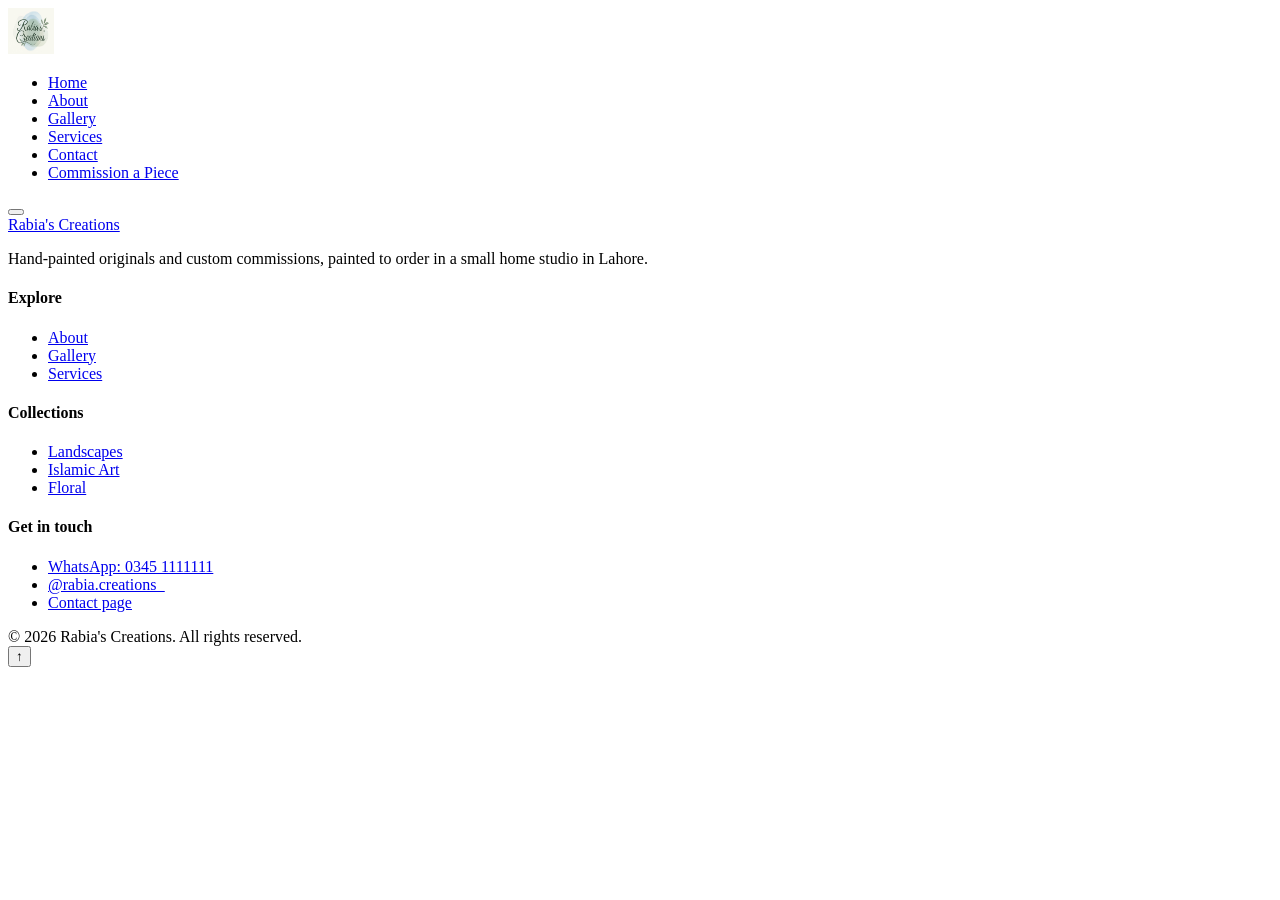
==== index.html @ f46d4b59 "homepage with global header, nav and footer" ====
<!DOCTYPE html>
<html lang="en">

<head>
    <meta charset="UTF-8">
    <meta name="viewport" content="width=device-width, initial-scale=1.0">
    <title>Rabia's Creations — Hand-Painted Original Art</title>
    <meta name="description" content="Hand-painted original canvases and custom commissions by Rabia — landscapes, Islamic art, florals, custom name art, and more.">
    <meta name="theme-color" content="#3F5B4E">
    <meta property="og:title" content="Rabia's Creations — Hand-Painted Original Art">
    <meta property="og:description" content="Hand-painted original canvases and custom commissions — landscapes, Islamic art, florals, custom name art, and more.">
    <meta property="og:image" content="images/couple.jpg">
    <meta property="og:type" content="website">
    <link rel="icon" href="images/logo.png">
    <link rel="preconnect" href="https://fonts.googleapis.com">
    <link rel="preconnect" href="https://fonts.gstatic.com" crossorigin>
    <link rel="stylesheet" href="css/style.css">
</head>

<body>

    <header class="site-header">
        <div class="wrap">
            <a href="index.html" class="brand">
                <img src="images/LOGO.jpeg" alt="Rabia's Creations logo" width="46" height="46">
            </a>
            <nav class="main-nav" id="main-nav" aria-label="Main">
                <ul>
                    <li><a href="index.html" aria-current="page">Home</a></li>
                    <li><a href="about.html">About</a></li>
                    <li><a href="gallery.html">Gallery</a></li>
                    <li><a href="services.html">Services</a></li>
                    <li><a href="contact.html">Contact</a></li>
                    <li><a href="contact.html" class="nav-cta">Commission a Piece</a></li>
                </ul>
            </nav>
            <button class="hamburger" aria-label="Toggle navigation menu" aria-expanded="false" aria-controls="main-nav">
      <span></span><span></span><span></span>
    </button>
        </div>
    </header>

    <noscript><p style="text-align:center;padding:12px;background:#F5E7E1;font-size:.9rem;">Some interactive features (gallery filters, lightbox, carousel) require JavaScript to work.</p></noscript>

    <main>

    </main>

    <footer class="site-footer">
        <div class="wrap">
            <div class="footer-grid">
                <div class="footer-brand">
                    <a href="index.html" class="brand-text">Rabia's Creations</a>
                    <p class="mt-14">Hand-painted originals and custom commissions, painted to order in a small home studio in Lahore.</p>
                </div>
                <div>
                    <h4>Explore</h4>
                    <ul>
                        <li><a href="about.html">About</a></li>
                        <li><a href="gallery.html">Gallery</a></li>
                        <li><a href="services.html">Services</a></li>
                    </ul>
                </div>
                <div>
                    <h4>Collections</h4>
                    <ul>
                        <li><a href="gallery.html?category=landscape">Landscapes</a></li>
                        <li><a href="gallery.html?category=islamic">Islamic Art</a></li>
                        <li><a href="gallery.html?category=floral">Floral</a></li>
                    </ul>
                </div>
                <div>
                    <h4>Get in touch</h4>
                    <ul>
                        <li><a href="https://wa.me/923451111111" target="_blank" rel="noopener noreferrer">WhatsApp: 0345 1111111</a></li>
                        <li><a href="https://instagram.com/rabia.creations_" target="_blank" rel="noopener noreferrer">@rabia.creations_</a></li>
                        <li><a href="contact.html">Contact page</a></li>
                    </ul>
                </div>
            </div>
            <div class="footer-bottom">
                <span>&copy; <span id="year"></span> Rabia's Creations. All rights reserved.</span>

            </div>
        </div>
    </footer>

    <button class="back-to-top" aria-label="Back to top">&#8593;</button>

    <script src="js/nav.js"></script>
    <script src="js/carousel.js"></script>
    <script>
        document.getElementById('year').textContent = new Date().getFullYear();
    </script>
</body>

</html>
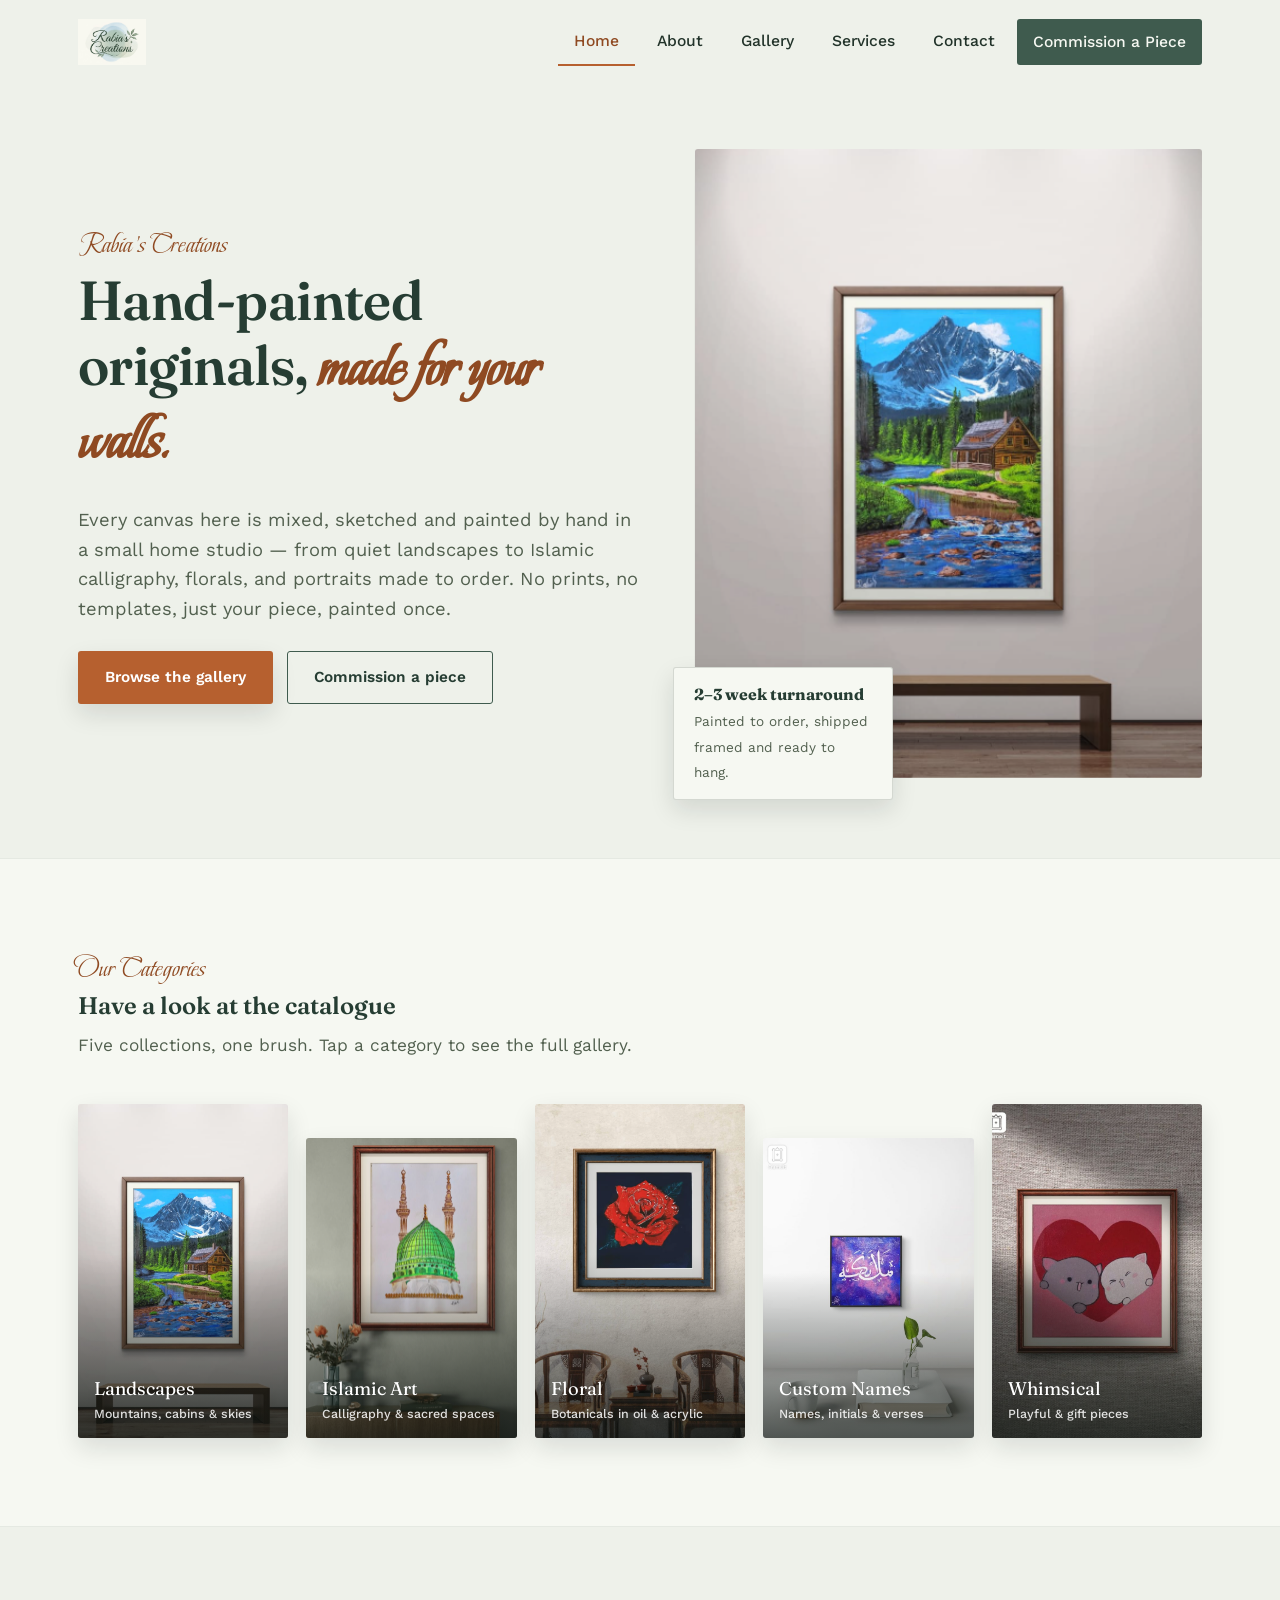
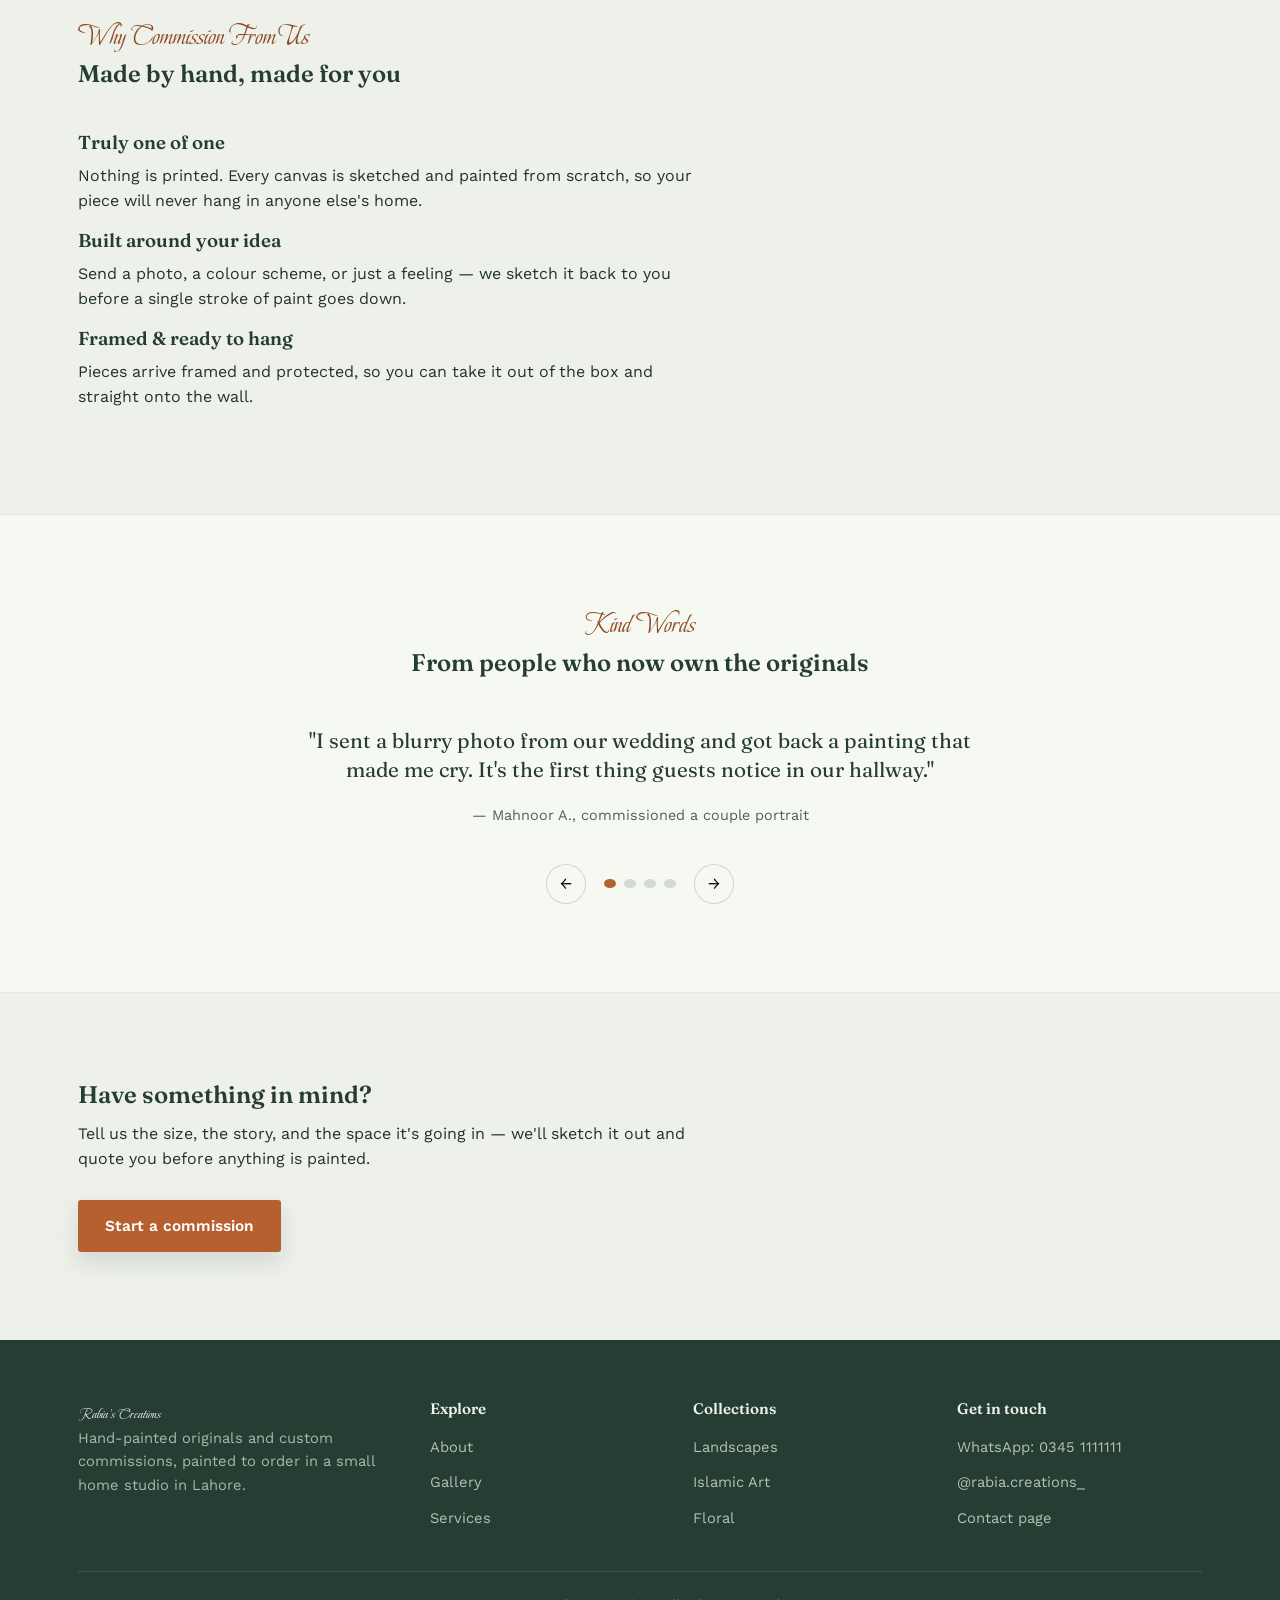
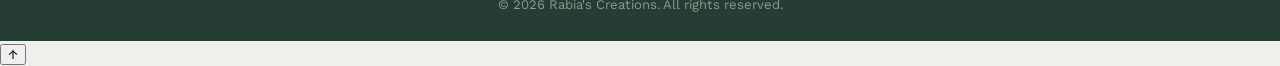
==== commit bf21faf1: "Completed home page" ====
--- a/index.html
+++ b/index.html
@@ -43,6 +43,132 @@
     <noscript><p style="text-align:center;padding:12px;background:#F5E7E1;font-size:.9rem;">Some interactive features (gallery filters, lightbox, carousel) require JavaScript to work.</p></noscript>
 
     <main>
+        <!-- HERO -->
+        <section class="hero">
+            <div class="wrap">
+                <div class="hero-copy">
+                    <span class="kicker">Rabia's Creations</span>
+                    <h1>Hand-painted originals, <span class="script">made for your walls.</span></h1>
+                    <p class="hero-lede">Every canvas here is mixed, sketched and painted by hand in a small home studio — from quiet landscapes to Islamic calligraphy, florals, and portraits made to order. No prints, no templates, just your piece, painted once.</p>
+                    <div class="btn-row">
+                        <a href="gallery.html" class="btn btn-primary">Browse the gallery</a>
+                        <a href="services.html" class="btn btn-outline">Commission a piece</a>
+                    </div>
+                </div>
+                <div class="hero-figure">
+                    <div class="hero-frame">
+                        <img src="images/landscape.png" alt="Framed hand-painted sunset silhouette artwork hanging on a wall" width="560" height="700" fetchpriority="high">
+                    </div>
+                    <div class="hero-tag">
+                        <strong>2–3 week turnaround</strong>
+                        <span>Painted to order, shipped framed and ready to hang.</span>
+                    </div>
+                </div>
+            </div>
+        </section>
+        <section class="section section--muted">
+            <div class="wrap">
+                <div class="section-head reveal">
+                    <span class="kicker kicker--sm">Our Categories</span>
+                    <h2>Have a look at the catalogue</h2>
+                    <p>Five collections, one brush. Tap a category to see the full gallery.</p>
+                </div>
+                <div class="wall-grid reveal">
+                    <a class="wall-card" href="gallery.html?category=landscape">
+                        <img src="images/landscape.png" alt="Landscape painting of a cabin by a mountain stream" width="400" height="500" loading="lazy">
+                        <span class="label">Landscapes<small>Mountains, cabins &amp; skies</small></span>
+                    </a>
+                    <a class="wall-card" href="gallery.html?category=islamic">
+                        <img src="images/islamic.png" alt="Painting of a green-domed mosque" width="400" height="500" loading="lazy">
+                        <span class="label">Islamic Art<small>Calligraphy &amp; sacred spaces</small></span>
+                    </a>
+                    <a class="wall-card" href="gallery.html?category=floral">
+                        <img src="images/flower.png" alt="Floral painting close-up" width="400" height="500" loading="lazy">
+                        <span class="label">Floral<small>Botanicals in oil &amp; acrylic</small></span>
+                    </a>
+                    <a class="wall-card" href="gallery.html?category=names">
+                        <img src="images/names.jpg" alt="Custom Arabic name calligraphy painting on a galaxy background" width="400" height="500" loading="lazy">
+                        <span class="label">Custom Names<small>Names, initials &amp; verses</small></span>
+                    </a>
+                    <a class="wall-card" href="gallery.html?category=whimsical">
+                        <img src="images/bear.jpg" alt="Whimsical painting of two cartoon characters inside a heart" width="400" height="500" loading="lazy">
+                        <span class="label">Whimsical<small>Playful &amp; gift pieces</small></span>
+                    </a>
+                </div>
+            </div>
+        </section>
+        <!-- WHY COMMISSION -->
+        <section class="section">
+            <div class="wrap">
+                <div class="section-head reveal">
+                    <span class="kicker kicker--sm">Why Commission From Us</span>
+                    <h2>Made by hand, made for you</h2>
+                </div>
+                <div class="card-grid">
+                    <div class="pkg-card reveal">
+                        <h3>Truly one of one</h3>
+                        <p>Nothing is printed. Every canvas is sketched and painted from scratch, so your piece will never hang in anyone else's home.</p>
+                    </div>
+                    <div class="pkg-card reveal">
+                        <h3>Built around your idea</h3>
+                        <p>Send a photo, a colour scheme, or just a feeling — we sketch it back to you before a single stroke of paint goes down.</p>
+                    </div>
+                    <div class="pkg-card reveal">
+                        <h3>Framed &amp; ready to hang</h3>
+                        <p>Pieces arrive framed and protected, so you can take it out of the box and straight onto the wall.</p>
+                    </div>
+                </div>
+            </div>
+        </section>
+
+        <!-- TESTIMONIALS -->
+        <section class="section section--muted">
+            <div class="wrap">
+                <div class="section-head center reveal">
+                    <span class="kicker kicker--sm">Kind Words</span>
+                    <h2>From people who now own the originals</h2>
+                </div>
+                <div class="carousel reveal" data-carousel tabindex="0">
+                    <div class="carousel-track">
+                        <div class="carousel-slides">
+                            <div class="slide">
+                                <blockquote>"I sent a blurry photo from our wedding and got back a painting that made me cry. It's the first thing guests notice in our hallway."</blockquote>
+                                <cite>— Mahnoor A., commissioned a couple portrait</cite>
+                            </div>
+                            <div class="slide">
+                                <blockquote>"The Ayat-al-Kursi piece she painted for my parents' anniversary was even more detailed than the reference photo I sent her."</blockquote>
+                                <cite>— Bilal S., commissioned Islamic calligraphy</cite>
+                            </div>
+                            <div class="slide">
+                                <blockquote>"Fast replies, fair pricing, and she kept sending progress photos so I never felt like I was waiting in the dark."</blockquote>
+                                <cite>— Hira K., commissioned a name painting</cite>
+                            </div>
+                            <div class="slide">
+                                <blockquote>"My mountain cabin painting looks better in person than the reference photo did. Already planning my second order."</blockquote>
+                                <cite>— Usman R., commissioned a landscape</cite>
+                            </div>
+                        </div>
+                    </div>
+                    <div class="carousel-controls">
+                        <button class="carousel-btn carousel-prev" aria-label="Previous testimonial">&#8592;</button>
+                        <div class="carousel-dots"></div>
+                        <button class="carousel-btn carousel-next" aria-label="Next testimonial">&#8594;</button>
+                    </div>
+                </div>
+            </div>
+        </section>
+
+        <!-- CTA -->
+        <section class="section">
+            <div class="wrap text-center-narrow reveal">
+                <h2>Have something in mind?</h2>
+                <p class="mb-0-auto-8">Tell us the size, the story, and the space it's going in — we'll sketch it out and quote you before anything is painted.</p>
+                <div class="btn-row btn-row--center">
+                    <a href="contact.html" class="btn btn-primary">Start a commission</a>
+                </div>
+            </div>
+        </section>
+
 
     </main>
 
--- a/css/style.css
+++ b/css/style.css
@@ -0,0 +1,613 @@
+/* ---------- 1. Fonts ---------- */
+
+@import url('https://fonts.googleapis.com/css2?family=Fraunces:opsz,wght@9..144,400;9..144,500;9..144,600;9..144,700&family=Work+Sans:wght@400;500;600&family=Beau+Rivage&display=swap');
+
+/* ---------- 2. Design tokens ---------- */
+
+:root {
+    /* Palette — "Alpine & Sage", drawn from the mountain and landscape
+     paintings: pale sage backgrounds, deep pine ink, forest-green
+     accents, and a rust highlight lifted from the mountain rock face. */
+    --parchment: #EEF1EA;
+    --parchment-deep: #DCE3D6;
+    --canvas: #F6F8F2;
+    --ink: #22332A;
+    --ink-soft: #52604F;
+    --walnut: #3F5B4E;
+    --walnut-dark: #263D33;
+    --terracotta: #B6602F;
+    --terracotta-dark: #8F4A22;
+    --sage: #7C8F72;
+    --dust-rose: #C9A46B;
+    --gold: #A9782F;
+    --line: rgba(34, 51, 42, 0.16);
+    --line-soft: rgba(34, 51, 42, 0.08);
+    --shadow: 0 18px 40px rgba(18, 28, 22, 0.18);
+    --shadow-soft: 0 10px 24px rgba(18, 28, 22, 0.12);
+    --font-display: "Fraunces", Georgia, serif;
+    --font-script: "Beau Rivage", cursive;
+    --font-body: "Work Sans", "Segoe UI", sans-serif;
+    --radius: 3px;
+    --content-width: 1180px;
+}
+
+
+/* ---------- Reset ---------- */
+
+*,
+*::before,
+*::after {
+    box-sizing: border-box;
+}
+
+html {
+    scroll-behavior: smooth;
+}
+
+body {
+    margin: 0;
+    background: var(--parchment);
+    color: var(--ink);
+    font-family: var(--font-body);
+    font-size: 16px;
+    line-height: 1.6;
+    -webkit-font-smoothing: antialiased;
+}
+
+img {
+    max-width: 100%;
+    display: block;
+}
+
+ul {
+    list-style: none;
+    margin: 0;
+    padding: 0;
+}
+
+a {
+    color: inherit;
+    text-decoration: none;
+}
+
+button {
+    font-family: inherit;
+    cursor: pointer;
+}
+
+input,
+textarea,
+select {
+    font-family: inherit;
+    font-size: 1rem;
+}
+
+h1,
+h2,
+h3,
+h4 {
+    font-family: var(--font-display);
+    font-weight: 600;
+    line-height: 1.15;
+    margin: 0 0 0.5em;
+    color: var(--walnut-dark);
+}
+
+p {
+    margin: 0 0 1em;
+    max-width: 62ch;
+}
+
+:focus-visible {
+    outline: 3px solid var(--terracotta);
+    outline-offset: 3px;
+}
+
+
+/* ---------- 4. Layout helpers ---------- */
+
+.wrap {
+    width: 100%;
+    max-width: var(--content-width);
+    margin: 0 auto;
+    padding: 0 28px;
+}
+
+.section {
+    padding: 88px 0;
+}
+
+.section--tight {
+    padding: 56px 0;
+}
+
+.section--muted {
+    background: var(--canvas);
+    border-top: 1px solid var(--line-soft);
+    border-bottom: 1px solid var(--line-soft);
+}
+
+.section-head {
+    max-width: 640px;
+    margin-bottom: 44px;
+}
+
+.section-head p {
+    color: var(--ink-soft);
+    font-size: 1.08rem;
+}
+
+.kicker {
+    display: inline-block;
+    font-family: var(--font-script);
+    font-size: 1.7rem;
+    color: var(--terracotta-dark);
+    margin-bottom: 2px;
+}
+
+.center {
+    text-align: center;
+    margin-left: auto;
+    margin-right: auto;
+}
+
+
+/* ---------- 5. Header & Navigation ---------- */
+
+.site-header {
+    position: sticky;
+    top: 0;
+    z-index: 500;
+    background: rgba(238, 241, 234, 0.92);
+    backdrop-filter: blur(6px);
+    border-bottom: 1px solid transparent;
+    transition: box-shadow .3s ease, border-color .3s ease;
+}
+
+.site-header.is-scrolled {
+    box-shadow: 0 6px 20px rgba(18, 28, 22, 0.12);
+    border-bottom-color: var(--line);
+}
+
+.site-header .wrap {
+    display: flex;
+    align-items: center;
+    justify-content: space-between;
+    height: 84px;
+}
+
+.brand {
+    display: flex;
+    align-items: center;
+    gap: 12px;
+}
+
+.brand img {
+    height: 46px;
+    width: auto;
+}
+
+.brand-text {
+    font-family: var(--font-script);
+    font-size: 1.9rem;
+    color: var(--walnut-dark);
+}
+
+.main-nav ul {
+    display: flex;
+    align-items: center;
+    gap: 6px;
+}
+
+.main-nav a {
+    display: inline-block;
+    padding: 10px 16px;
+    font-size: 0.98rem;
+    font-weight: 500;
+    color: var(--ink);
+    border-bottom: 2px solid transparent;
+    transition: color .2s ease, border-color .2s ease;
+}
+
+.main-nav a:hover,
+.main-nav a[aria-current="page"] {
+    color: var(--terracotta-dark);
+    border-color: var(--terracotta);
+}
+
+.nav-cta {
+    background: var(--walnut);
+    color: var(--canvas) !important;
+    border-radius: var(--radius);
+    border-bottom: none !important;
+}
+
+.nav-cta:hover {
+    background: var(--terracotta-dark);
+    color: var(--canvas) !important;
+}
+
+.hamburger {
+    display: none;
+    flex-direction: column;
+    justify-content: center;
+    gap: 5px;
+    width: 42px;
+    height: 42px;
+    background: transparent;
+    border: 1px solid var(--line);
+    border-radius: var(--radius);
+}
+
+.hamburger span {
+    display: block;
+    height: 2px;
+    width: 20px;
+    margin: 0 auto;
+    background: var(--walnut-dark);
+    transition: transform .25s ease, opacity .25s ease;
+}
+
+.hamburger[aria-expanded="true"] span:nth-child(1) {
+    transform: translateY(7px) rotate(45deg);
+}
+
+.hamburger[aria-expanded="true"] span:nth-child(2) {
+    opacity: 0;
+}
+
+.hamburger[aria-expanded="true"] span:nth-child(3) {
+    transform: translateY(-7px) rotate(-45deg);
+}
+
+
+/* ---------- 6. Buttons ---------- */
+
+.btn {
+    display: inline-flex;
+    align-items: center;
+    gap: 8px;
+    padding: 13px 26px;
+    border-radius: var(--radius);
+    font-weight: 600;
+    font-size: 0.96rem;
+    border: 1px solid transparent;
+    transition: transform .18s ease, background .2s ease, color .2s ease, box-shadow .2s ease;
+}
+
+.btn:hover {
+    transform: translateY(-2px);
+}
+
+.btn-primary {
+    background: var(--terracotta);
+    color: #fff;
+    box-shadow: var(--shadow-soft);
+}
+
+.btn-primary:hover {
+    background: var(--terracotta-dark);
+}
+
+.btn-outline {
+    background: transparent;
+    border-color: var(--walnut);
+    color: var(--walnut-dark);
+}
+
+.btn-outline:hover {
+    background: var(--walnut);
+    color: var(--canvas);
+}
+
+.btn-row {
+    display: flex;
+    flex-wrap: wrap;
+    gap: 14px;
+    margin-top: 28px;
+}
+
+.btn-block {
+    width: 100%;
+    justify-content: center;
+}
+
+
+/* ---------- 14. Footer ---------- */
+
+.site-footer {
+    background: var(--walnut-dark);
+    color: #DCE7DE;
+    padding: 60px 0 26px;
+}
+
+.footer-grid {
+    display: grid;
+    grid-template-columns: 1.4fr 1fr 1fr 1.1fr;
+    gap: 40px;
+    padding-bottom: 40px;
+    border-bottom: 1px solid rgba(220, 231, 222, 0.15);
+}
+
+.footer-brand .brand-text {
+    color: #EDF4EE;
+}
+
+.footer-grid p {
+    color: rgba(220, 231, 222, 0.72);
+    font-size: 0.92rem;
+}
+
+.footer-grid h4 {
+    color: #EDF4EE;
+    font-size: 0.95rem;
+    margin-bottom: 16px;
+}
+
+.footer-grid ul {
+    display: flex;
+    flex-direction: column;
+    gap: 10px;
+}
+
+.footer-grid a {
+    color: rgba(220, 231, 222, 0.78);
+    font-size: 0.92rem;
+}
+
+.footer-grid a:hover {
+    color: #fff;
+}
+
+.footer-bottom {
+    padding-top: 22px;
+    display: flex;
+    justify-content: center;
+    flex-wrap: wrap;
+    gap: 10px;
+    font-size: 0.82rem;
+    color: rgba(220, 231, 222, 0.55);
+}
+
+
+/* ---------- 7. Hero ---------- */
+
+.hero {
+    padding: 64px 0 80px;
+    overflow: hidden;
+}
+
+.hero .wrap {
+    display: grid;
+    grid-template-columns: 1.05fr 0.95fr;
+    gap: 56px;
+    align-items: center;
+}
+
+.hero h1 {
+    font-size: clamp(2.4rem, 4.3vw, 3.6rem);
+    letter-spacing: -0.01em;
+}
+
+.hero .script {
+    font-family: var(--font-script);
+    color: var(--terracotta-dark);
+    font-size: 1.15em;
+}
+
+.hero-lede {
+    font-size: 1.15rem;
+    color: var(--ink-soft);
+}
+
+.hero-figure {
+    position: relative;
+}
+
+.hero-frame {
+    border-radius: var(--radius);
+    overflow: hidden;
+    box-shadow: var(--shadow);
+    clip-path: inset(0 100% 0 0);
+    animation: reveal-wipe 1.1s cubic-bezier(.65, 0, .35, 1) .2s forwards;
+}
+
+.hero-frame img {
+    width: 100%;
+    height: 100%;
+    object-fit: cover;
+}
+
+@keyframes reveal-wipe {
+    to {
+        clip-path: inset(0 0 0 0);
+    }
+}
+
+.hero-tag {
+    position: absolute;
+    bottom: -22px;
+    left: -22px;
+    background: var(--canvas);
+    border: 1px solid var(--line);
+    box-shadow: var(--shadow-soft);
+    padding: 14px 20px;
+    border-radius: var(--radius);
+    max-width: 220px;
+}
+
+.hero-tag strong {
+    display: block;
+    font-family: var(--font-display);
+    color: var(--walnut-dark);
+}
+
+.hero-tag span {
+    font-size: 0.85rem;
+    color: var(--ink-soft);
+}
+
+.page-hero {
+    padding: 56px 0 48px;
+    background: var(--parchment-deep);
+    border-bottom: 1px solid var(--line);
+}
+
+.page-hero h1 {
+    font-size: clamp(2.1rem, 3.6vw, 2.9rem);
+}
+
+.page-hero p {
+    font-size: 1.08rem;
+    color: var(--ink-soft);
+}
+
+.breadcrumb {
+    font-size: 0.85rem;
+    color: var(--ink-soft);
+    margin-bottom: 14px;
+    letter-spacing: .02em;
+}
+
+.breadcrumb a {
+    color: var(--terracotta-dark);
+}
+
+
+/* ---------- 8. Category / Gallery-wall grid ---------- */
+
+.wall-grid {
+    display: grid;
+    grid-template-columns: repeat(5, 1fr);
+    gap: 18px;
+}
+
+.wall-card {
+    position: relative;
+    border-radius: var(--radius);
+    overflow: hidden;
+    box-shadow: var(--shadow-soft);
+    min-height: 260px;
+}
+
+.wall-card:nth-child(2) {
+    margin-top: 34px;
+}
+
+.wall-card:nth-child(4) {
+    margin-top: 34px;
+}
+
+.wall-card img {
+    width: 100%;
+    height: 100%;
+    min-height: 260px;
+    object-fit: cover;
+    transition: transform .5s ease;
+}
+
+.wall-card:hover img {
+    transform: scale(1.06);
+}
+
+.wall-card::after {
+    content: "";
+    position: absolute;
+    inset: 0;
+    background: linear-gradient(0deg, rgba(15, 22, 18, .72) 0%, rgba(15, 22, 18, 0) 55%);
+}
+
+.wall-card .label {
+    position: absolute;
+    left: 16px;
+    bottom: 14px;
+    z-index: 2;
+    color: #fff;
+    font-family: var(--font-display);
+    font-size: 1.15rem;
+}
+
+.wall-card .label small {
+    display: block;
+    font-family: var(--font-body);
+    font-weight: 500;
+    font-size: 0.78rem;
+    opacity: 0.85;
+}
+
+
+/* ---------- 12. Testimonial carousel ---------- */
+
+.carousel {
+    position: relative;
+    max-width: 720px;
+    margin: 0 auto;
+}
+
+.carousel-track {
+    overflow: hidden;
+}
+
+.carousel-slides {
+    display: flex;
+    transition: transform .45s ease;
+}
+
+.slide {
+    flex: 0 0 100%;
+    padding: 6px 10px 10px;
+    text-align: center;
+}
+
+.slide blockquote {
+    font-family: var(--font-display);
+    font-size: 1.3rem;
+    color: var(--walnut-dark);
+    margin: 0 0 18px;
+    line-height: 1.4;
+}
+
+.slide cite {
+    font-style: normal;
+    font-size: 0.9rem;
+    color: var(--ink-soft);
+}
+
+.carousel-controls {
+    display: flex;
+    align-items: center;
+    justify-content: center;
+    gap: 18px;
+    margin-top: 26px;
+}
+
+.carousel-btn {
+    width: 40px;
+    height: 40px;
+    border-radius: 50%;
+    border: 1px solid var(--line);
+    background: var(--canvas);
+    font-size: 1rem;
+}
+
+.carousel-btn:hover {
+    background: var(--walnut);
+    color: var(--canvas);
+}
+
+.carousel-dots {
+    display: flex;
+    gap: 8px;
+}
+
+.carousel-dots button {
+    width: 9px;
+    height: 9px;
+    border-radius: 50%;
+    border: none;
+    background: var(--line);
+}
+
+.carousel-dots button.is-active {
+    background: var(--terracotta);
+}
